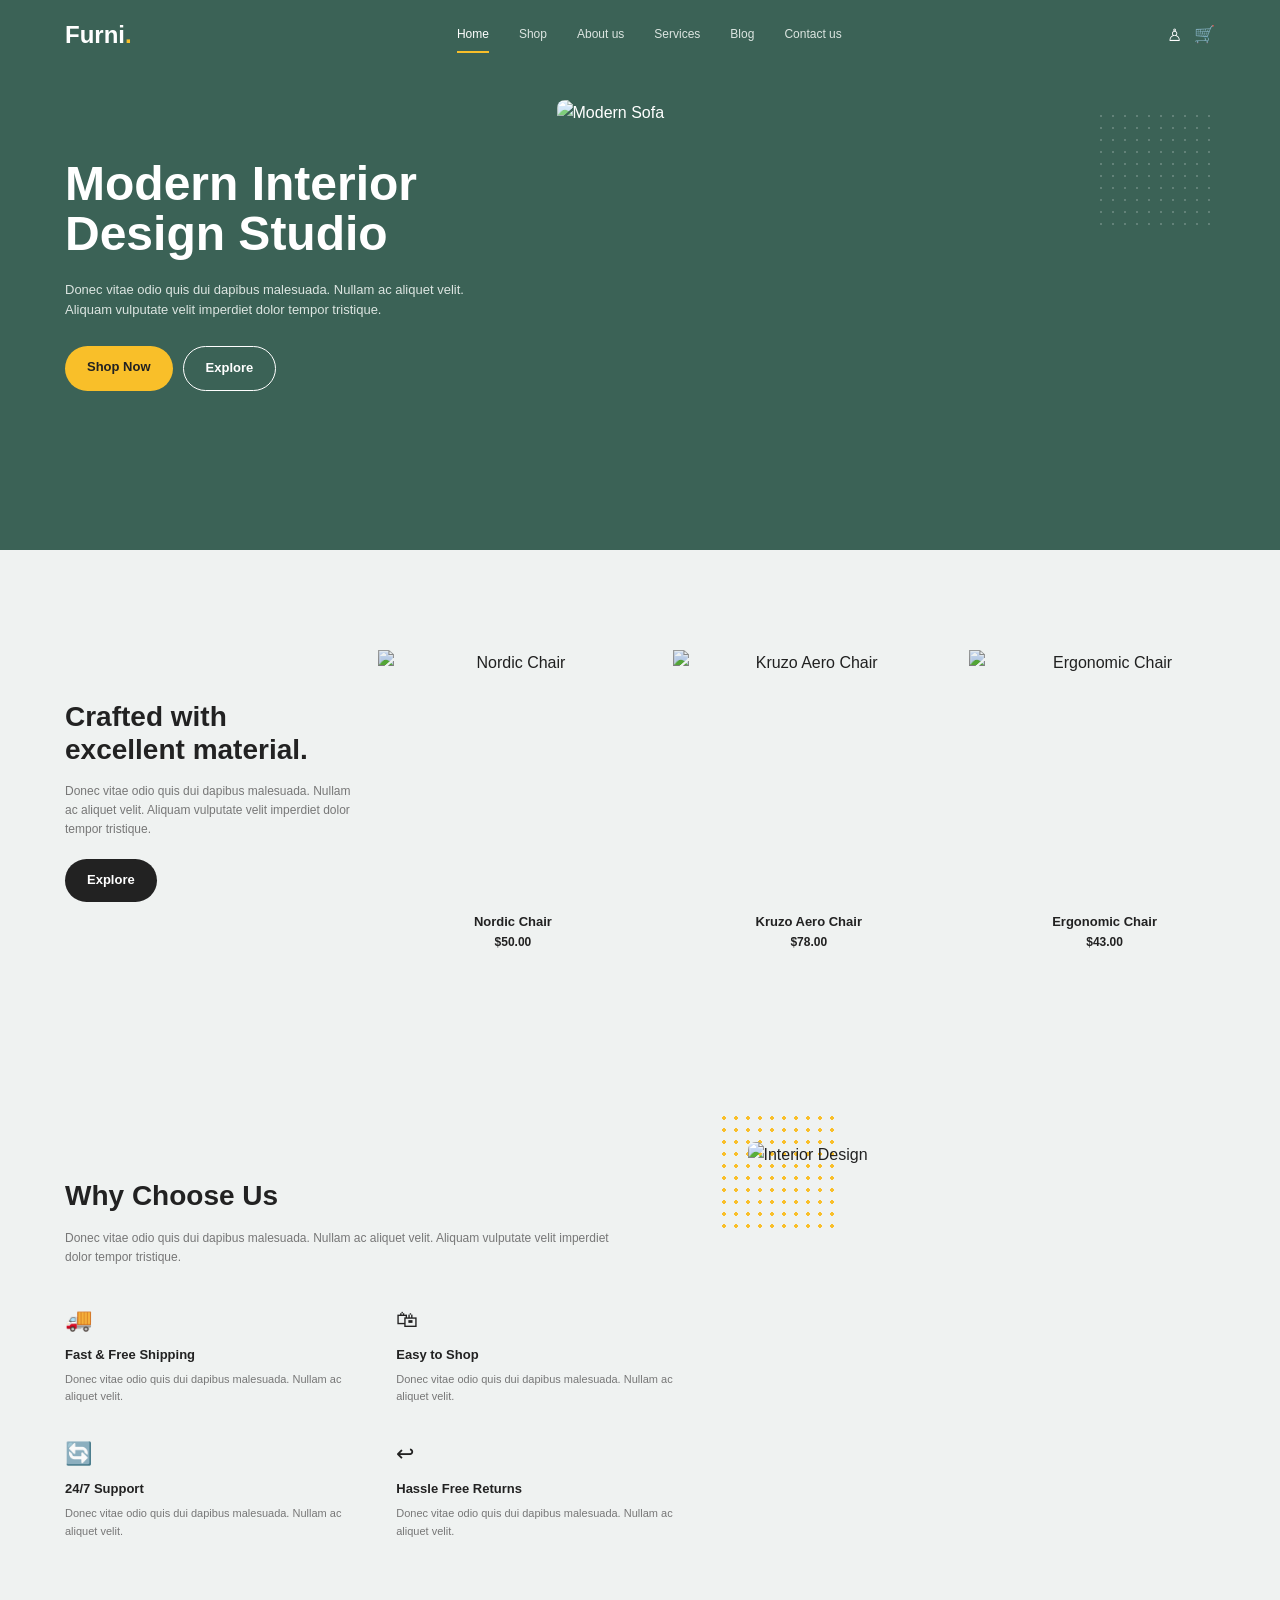
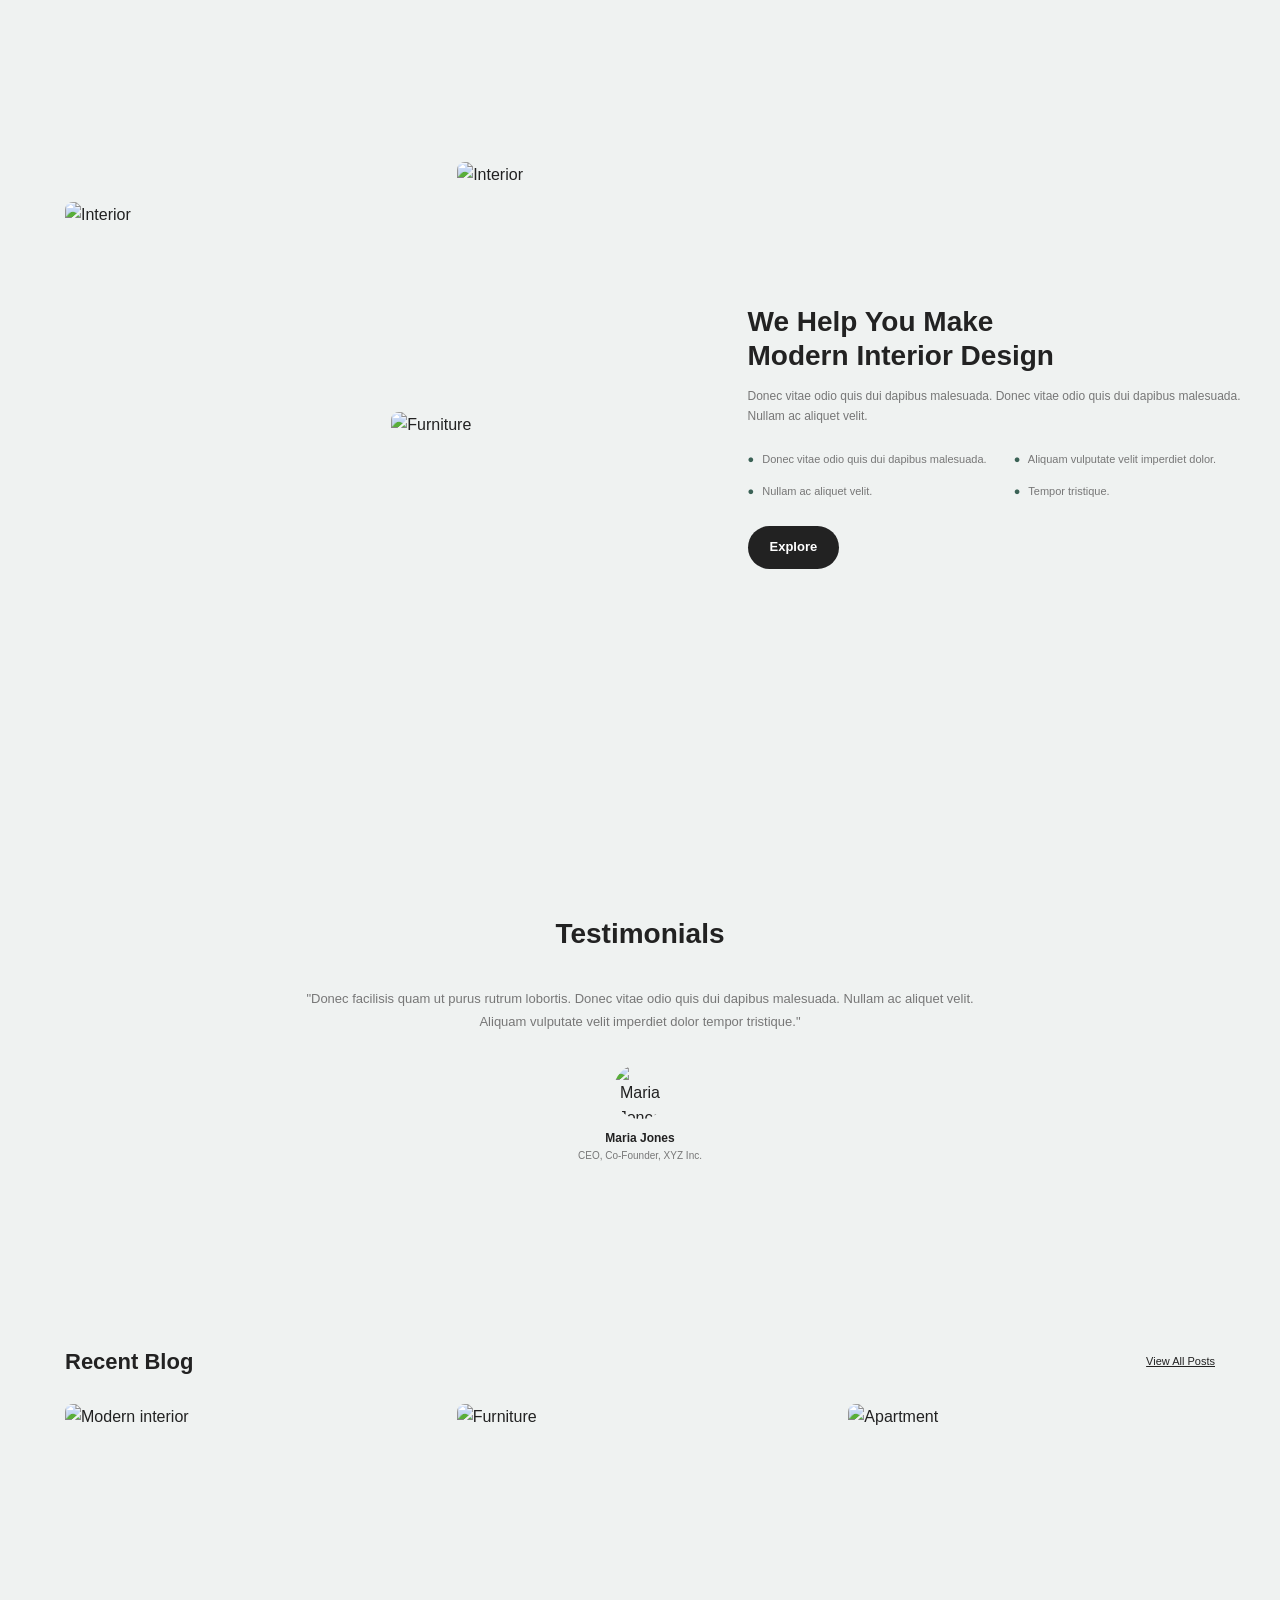
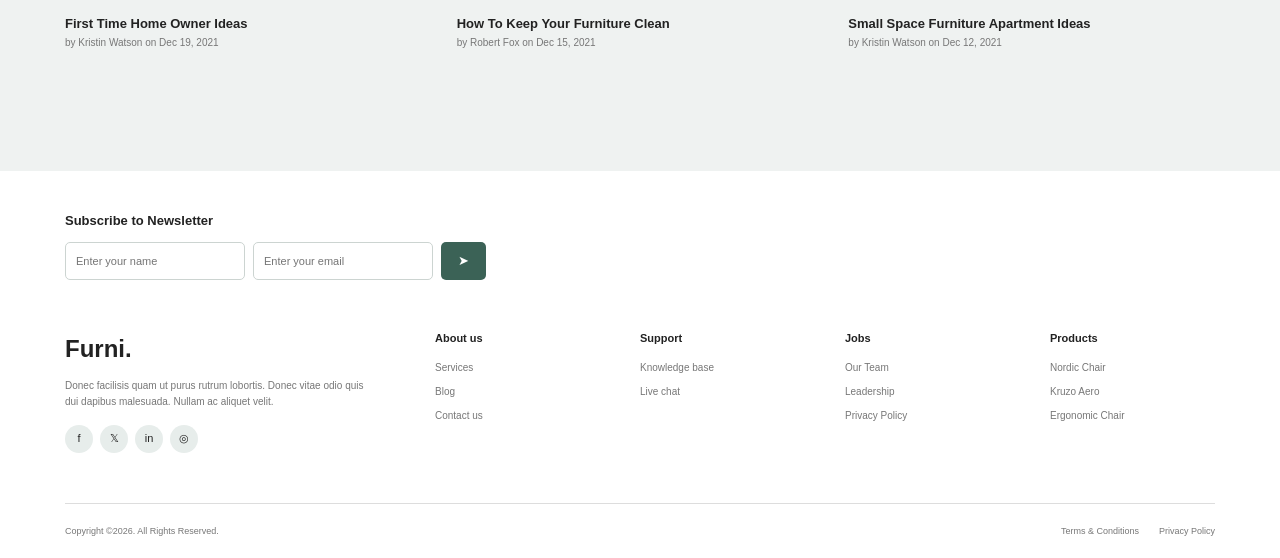
==== index.html @ bcaa709c "first commit" ====
<!DOCTYPE html>
<html lang="en">

<head>
    <meta charset="UTF-8">
    <meta name="viewport" content="width=device-width, initial-scale=1.0">

    <title>Furni - Modern Interior Design</title>

    <link rel="stylesheet" href="css/style.css">
    <link rel="stylesheet" href="css/responsive.css">
</head>

<body>

    <!-- ================= NAVBAR ================= -->
    <header class="navbar">
        <div class="container nav-container">

            <a href="index.html" class="logo">
                Furni<span>.</span>
            </a>

            <nav class="nav-menu" id="navMenu">
                <a href="index.html" class="active">Home</a>
                <a href="shop.html">Shop</a>
                <a href="about.html">About us</a>
                <a href="services.html">Services</a>
                <a href="blog.html">Blog</a>
                <a href="contact.html">Contact us</a>
            </nav>

            <div class="nav-icons">
                <button class="icon-btn" aria-label="Account">
                    ♙
                </button>

                <a href="cart.html" class="icon-btn" aria-label="Cart">
                    🛒
                </a>

                <button class="menu-btn" id="menuBtn">
                    ☰
                </button>
            </div>

        </div>
    </header>


    <!-- ================= HERO ================= -->
    <section class="hero">

        <div class="container hero-container">

            <div class="hero-content">

                <h1>
                    Modern Interior
                    <br>
                    Design Studio
                </h1>

                <p>
                    Donec vitae odio quis dui dapibus malesuada.
                    Nullam ac aliquet velit. Aliquam vulputate velit
                    imperdiet dolor tempor tristique.
                </p>

                <div class="hero-buttons">
                    <a href="shop.html" class="btn btn-primary">
                        Shop Now
                    </a>

                    <a href="about.html" class="btn btn-outline">
                        Explore
                    </a>
                </div>

            </div>

            <div class="hero-image">

                <div class="hero-dots"></div>

                <img
                    src="https://images.unsplash.com/photo-1555041469-a586c61ea9bc?auto=format&fit=crop&w=1000&q=80"
                    alt="Modern Sofa"
                >

            </div>

        </div>

    </section>


    <!-- ================= PRODUCTS ================= -->
    <section class="products-section">

        <div class="container products-container">

            <div class="products-intro">

                <h2>
                    Crafted with
                    <br>
                    excellent material.
                </h2>

                <p>
                    Donec vitae odio quis dui dapibus malesuada.
                    Nullam ac aliquet velit. Aliquam vulputate velit
                    imperdiet dolor tempor tristique.
                </p>

                <a href="shop.html" class="btn btn-dark">
                    Explore
                </a>

            </div>


            <div class="product-grid">

                <div class="product-card">

                    <div class="product-image">
                        <img
                            src="https://images.unsplash.com/photo-1567538096630-e0c55bd6374c?auto=format&fit=crop&w=600&q=80"
                            alt="Nordic Chair"
                        >
                    </div>

                    <h3>Nordic Chair</h3>
                    <p>$50.00</p>

                </div>


                <div class="product-card">

                    <div class="product-image">
                        <img
                            src="https://images.unsplash.com/photo-1598300042247-d088f8ab3a91?auto=format&fit=crop&w=600&q=80"
                            alt="Kruzo Aero Chair"
                        >
                    </div>

                    <h3>Kruzo Aero Chair</h3>
                    <p>$78.00</p>

                </div>


                <div class="product-card">

                    <div class="product-image">
                        <img
                            src="https://images.unsplash.com/photo-1592078615290-033ee584e267?auto=format&fit=crop&w=600&q=80"
                            alt="Ergonomic Chair"
                        >
                    </div>

                    <h3>Ergonomic Chair</h3>
                    <p>$43.00</p>

                </div>

            </div>

        </div>

    </section>


    <!-- ================= WHY CHOOSE US ================= -->
    <section class="why-section">

        <div class="container why-container">

            <div class="why-content">

                <h2>Why Choose Us</h2>

                <p class="section-description">
                    Donec vitae odio quis dui dapibus malesuada.
                    Nullam ac aliquet velit. Aliquam vulputate velit
                    imperdiet dolor tempor tristique.
                </p>


                <div class="features-grid">

                    <div class="feature">
                        <div class="feature-icon">🚚</div>
                        <h3>Fast & Free Shipping</h3>
                        <p>
                            Donec vitae odio quis dui dapibus malesuada.
                            Nullam ac aliquet velit.
                        </p>
                    </div>

                    <div class="feature">
                        <div class="feature-icon">🛍</div>
                        <h3>Easy to Shop</h3>
                        <p>
                            Donec vitae odio quis dui dapibus malesuada.
                            Nullam ac aliquet velit.
                        </p>
                    </div>

                    <div class="feature">
                        <div class="feature-icon">🔄</div>
                        <h3>24/7 Support</h3>
                        <p>
                            Donec vitae odio quis dui dapibus malesuada.
                            Nullam ac aliquet velit.
                        </p>
                    </div>

                    <div class="feature">
                        <div class="feature-icon">↩</div>
                        <h3>Hassle Free Returns</h3>
                        <p>
                            Donec vitae odio quis dui dapibus malesuada.
                            Nullam ac aliquet velit.
                        </p>
                    </div>

                </div>

            </div>


            <div class="why-image">

                <div class="yellow-dots"></div>

                <img
                    src="https://images.unsplash.com/photo-1618221195710-dd6b41faaea6?auto=format&fit=crop&w=900&q=80"
                    alt="Interior Design"
                >

            </div>

        </div>

    </section>


    <!-- ================= DESIGN SECTION ================= -->
    <section class="design-section">

        <div class="container design-container">

            <div class="design-gallery">

                <div class="gallery-main">
                    <img
                        src="https://images.unsplash.com/photo-1616486338812-3dadae4b4ace?auto=format&fit=crop&w=800&q=80"
                        alt="Interior"
                    >
                </div>

                <div class="gallery-small">
                    <img
                        src="https://images.unsplash.com/photo-1618220179428-22790b461013?auto=format&fit=crop&w=500&q=80"
                        alt="Interior"
                    >
                </div>

                <div class="gallery-table">
                    <img
                        src="https://images.unsplash.com/photo-1538688525198-9b88f6f53126?auto=format&fit=crop&w=600&q=80"
                        alt="Furniture"
                    >
                </div>

            </div>


            <div class="design-content">

                <h2>
                    We Help You Make
                    <br>
                    Modern Interior Design
                </h2>

                <p>
                    Donec vitae odio quis dui dapibus malesuada.
                    Donec vitae odio quis dui dapibus malesuada.
                    Nullam ac aliquet velit.
                </p>

                <div class="design-list">

                    <div>
                        <span>●</span>
                        Donec vitae odio quis dui dapibus malesuada.
                    </div>

                    <div>
                        <span>●</span>
                        Aliquam vulputate velit imperdiet dolor.
                    </div>

                    <div>
                        <span>●</span>
                        Nullam ac aliquet velit.
                    </div>

                    <div>
                        <span>●</span>
                        Tempor tristique.
                    </div>

                </div>

                <a href="about.html" class="btn btn-dark">
                    Explore
                </a>

            </div>

        </div>

    </section>


    <!-- ================= TESTIMONIAL ================= -->
    <section class="testimonial-section">

        <div class="container">

            <h2 class="section-title">
                Testimonials
            </h2>

            <p class="testimonial-text">
                "Donec facilisis quam ut purus rutrum lobortis.
                Donec vitae odio quis dui dapibus malesuada.
                Nullam ac aliquet velit. Aliquam vulputate velit
                imperdiet dolor tempor tristique."
            </p>

            <div class="testimonial-person">

                <img
                    src="https://randomuser.me/api/portraits/women/44.jpg"
                    alt="Maria Jones"
                >

                <h3>Maria Jones</h3>

                <p>
                    CEO, Co-Founder, XYZ Inc.
                </p>

            </div>

        </div>

    </section>


    <!-- ================= BLOG ================= -->
    <section class="blog-section">

        <div class="container">

            <div class="section-heading">

                <h2>
                    Recent Blog
                </h2>

                <a href="blog.html">
                    View All Posts
                </a>

            </div>


            <div class="blog-grid">

                <article class="blog-card">

                    <img
                        src="https://images.unsplash.com/photo-1600210492486-724fe5c67fb0?auto=format&fit=crop&w=700&q=80"
                        alt="Modern interior"
                    >

                    <h3>
                        First Time Home Owner Ideas
                    </h3>

                    <p>
                        by Kristin Watson on Dec 19, 2021
                    </p>

                </article>


                <article class="blog-card">

                    <img
                        src="https://images.unsplash.com/photo-1556228453-efd6c1ff04f6?auto=format&fit=crop&w=700&q=80"
                        alt="Furniture"
                    >

                    <h3>
                        How To Keep Your Furniture Clean
                    </h3>

                    <p>
                        by Robert Fox on Dec 15, 2021
                    </p>

                </article>


                <article class="blog-card">

                    <img
                        src="https://images.unsplash.com/photo-1618221195710-dd6b41faaea6?auto=format&fit=crop&w=700&q=80"
                        alt="Apartment"
                    >

                    <h3>
                        Small Space Furniture Apartment Ideas
                    </h3>

                    <p>
                        by Kristin Watson on Dec 12, 2021
                    </p>

                </article>

            </div>

        </div>

    </section>


    <!-- ================= FOOTER ================= -->
    <footer class="footer">

        <div class="container">

            <div class="newsletter">

                <h3>Subscribe to Newsletter</h3>

                <div class="newsletter-form">

                    <input
                        type="text"
                        placeholder="Enter your name"
                    >

                    <input
                        type="email"
                        placeholder="Enter your email"
                    >

                    <button>
                        ➤
                    </button>

                </div>

            </div>


            <div class="footer-content">

                <div class="footer-about">

                    <h2>Furni.</h2>

                    <p>
                        Donec facilisis quam ut purus rutrum lobortis.
                        Donec vitae odio quis dui dapibus malesuada.
                        Nullam ac aliquet velit.
                    </p>

                    <div class="social-links">
                        <a href="#">f</a>
                        <a href="#">𝕏</a>
                        <a href="#">in</a>
                        <a href="#">◎</a>
                    </div>

                </div>


                <div class="footer-column">

                    <h4>About us</h4>

                    <a href="about.html">Services</a>
                    <a href="blog.html">Blog</a>
                    <a href="contact.html">Contact us</a>

                </div>


                <div class="footer-column">

                    <h4>Support</h4>

                    <a href="#">Knowledge base</a>
                    <a href="#">Live chat</a>

                </div>


                <div class="footer-column">

                    <h4>Jobs</h4>

                    <a href="#">Our Team</a>
                    <a href="#">Leadership</a>
                    <a href="#">Privacy Policy</a>

                </div>


                <div class="footer-column">

                    <h4>Products</h4>

                    <a href="shop.html">Nordic Chair</a>
                    <a href="shop.html">Kruzo Aero</a>
                    <a href="shop.html">Ergonomic Chair</a>

                </div>

            </div>


            <div class="footer-bottom">

                <p>
                    Copyright ©2026. All Rights Reserved.
                </p>

                <div>
                    <a href="#">Terms & Conditions</a>
                    <a href="#">Privacy Policy</a>
                </div>

            </div>

        </div>

    </footer>


    <script src="js/main.js"></script>

</body>

</html>
---- css/style.css ----
/* =========================
   GLOBAL
========================= */

* {
    margin: 0;
    padding: 0;
    box-sizing: border-box;
}

html {
    scroll-behavior: smooth;
}

body {
    font-family: Arial, Helvetica, sans-serif;
    background: #eff2f1;
    color: #222;
    line-height: 1.6;
}

a {
    text-decoration: none;
    color: inherit;
}

img {
    width: 100%;
    display: block;
}

.container {
    width: 90%;
    max-width: 1150px;
    margin: auto;
}


/* =========================
   NAVBAR
========================= */

.navbar {
    background: #3b6256;
    color: white;
    height: 70px;
}

.nav-container {
    height: 100%;
    display: flex;
    align-items: center;
    justify-content: space-between;
}

.logo {
    font-size: 24px;
    font-weight: 700;
}

.logo span {
    color: #f9bf29;
}

.nav-menu {
    display: flex;
    gap: 30px;
    align-items: center;
}

.nav-menu a {
    font-size: 12px;
    color: #dce5e1;
    position: relative;
    padding: 25px 0;
}

.nav-menu a.active,
.nav-menu a:hover {
    color: white;
}

.nav-menu a.active::after,
.nav-menu a:hover::after {
    content: "";
    position: absolute;
    left: 0;
    bottom: 17px;
    width: 100%;
    height: 2px;
    background: #f9bf29;
}

.nav-icons {
    display: flex;
    gap: 12px;
    align-items: center;
}

.icon-btn {
    border: none;
    background: transparent;
    color: white;
    cursor: pointer;
    font-size: 17px;
}

.menu-btn {
    display: none;
    border: none;
    background: transparent;
    color: white;
    font-size: 24px;
    cursor: pointer;
}


/* =========================
   BUTTONS
========================= */

.btn {
    display: inline-block;
    padding: 11px 22px;
    border-radius: 25px;
    font-size: 13px;
    font-weight: 600;
    transition: 0.3s;
}

.btn-primary {
    background: #f9bf29;
    color: #222;
}

.btn-primary:hover {
    background: #e8ad16;
}

.btn-outline {
    border: 1px solid white;
    color: white;
}

.btn-outline:hover {
    background: white;
    color: #3b6256;
}

.btn-dark {
    background: #222;
    color: white;
}

.btn-dark:hover {
    background: #3b6256;
}


/* =========================
   HERO
========================= */

.hero {
    background: #3b6256;
    color: white;
    min-height: 480px;
}

.hero-container {
    min-height: 410px;
    display: grid;
    grid-template-columns: 42% 58%;
    align-items: center;
}

.hero-content {
    position: relative;
    z-index: 2;
}

.hero-content h1 {
    font-size: 48px;
    line-height: 1.05;
    margin-bottom: 20px;
}

.hero-content p {
    color: #dce5e1;
    font-size: 13px;
    max-width: 440px;
    margin-bottom: 25px;
}

.hero-buttons {
    display: flex;
    gap: 10px;
}

.hero-image {
    position: relative;
    display: flex;
    align-items: center;
    justify-content: center;
}

.hero-image img {
    position: relative;
    z-index: 2;
    width: 100%;
    max-width: 650px;
    height: 350px;
    object-fit: cover;
    border-radius: 8px;
    mix-blend-mode: screen;
}

.hero-dots {
    position: absolute;
    width: 120px;
    height: 120px;
    right: 0;
    top: 10px;
    opacity: 0.2;
    background-image: radial-gradient(#fff 1.5px, transparent 1.5px);
    background-size: 12px 12px;
}


/* =========================
   PRODUCTS
========================= */

.products-section {
    padding: 100px 0;
}

.products-container {
    display: grid;
    grid-template-columns: 25% 75%;
    gap: 25px;
    align-items: center;
}

.products-intro h2 {
    font-size: 28px;
    line-height: 1.2;
    margin-bottom: 15px;
}

.products-intro p {
    color: #777;
    font-size: 12px;
    margin-bottom: 20px;
}

.product-grid {
    display: grid;
    grid-template-columns: repeat(3, 1fr);
    gap: 25px;
}

.product-card {
    text-align: center;
    transition: 0.3s;
}

.product-card:hover {
    transform: translateY(-8px);
}

.product-image {
    height: 250px;
    display: flex;
    align-items: center;
    justify-content: center;
}

.product-image img {
    height: 100%;
    object-fit: contain;
    mix-blend-mode: multiply;
}

.product-card h3 {
    font-size: 13px;
    margin-top: 12px;
}

.product-card p {
    font-size: 12px;
    font-weight: bold;
}


/* =========================
   WHY CHOOSE US
========================= */

.why-section {
    padding: 90px 0;
}

.why-container {
    display: grid;
    grid-template-columns: 55% 45%;
    gap: 50px;
    align-items: center;
}

.why-content h2 {
    font-size: 28px;
    margin-bottom: 10px;
}

.section-description {
    font-size: 12px;
    color: #777;
    max-width: 550px;
    margin-bottom: 35px;
}

.features-grid {
    display: grid;
    grid-template-columns: repeat(2, 1fr);
    gap: 30px;
}

.feature-icon {
    font-size: 22px;
    margin-bottom: 8px;
}

.feature h3 {
    font-size: 13px;
    margin-bottom: 5px;
}

.feature p {
    font-size: 11px;
    color: #777;
}

.why-image {
    position: relative;
}

.why-image img {
    width: 100%;
    height: 430px;
    object-fit: cover;
    border-radius: 8px;
    position: relative;
    z-index: 2;
}

.yellow-dots {
    position: absolute;
    left: -30px;
    top: -30px;
    width: 120px;
    height: 120px;
    background-image: radial-gradient(#f9bf29 2px, transparent 2px);
    background-size: 12px 12px;
}


/* =========================
   DESIGN SECTION
========================= */

.design-section {
    padding: 100px 0;
}

.design-container {
    display: grid;
    grid-template-columns: 55% 45%;
    gap: 50px;
    align-items: center;
}

.design-gallery {
    position: relative;
    min-height: 550px;
}

.gallery-main {
    position: absolute;
    left: 0;
    top: 40px;
    width: 65%;
    height: 420px;
}

.gallery-main img {
    height: 100%;
    object-fit: cover;
    border-radius: 8px;
}

.gallery-small {
    position: absolute;
    right: 0;
    top: 0;
    width: 38%;
    height: 170px;
}

.gallery-small img {
    height: 100%;
    object-fit: cover;
    border-radius: 8px;
}

.gallery-table {
    position: absolute;
    right: -10px;
    bottom: 0;
    width: 50%;
    height: 300px;
}

.gallery-table img {
    height: 100%;
    object-fit: cover;
    border-radius: 8px;
}

.design-content h2 {
    font-size: 28px;
    line-height: 1.2;
    margin-bottom: 15px;
}

.design-content > p {
    color: #777;
    font-size: 12px;
    margin-bottom: 25px;
}

.design-list {
    display: grid;
    grid-template-columns: repeat(2, 1fr);
    gap: 15px;
    margin-bottom: 25px;
}

.design-list div {
    font-size: 11px;
    color: #777;
}

.design-list span {
    color: #3b6256;
    margin-right: 5px;
}


/* =========================
   TESTIMONIAL
========================= */

.testimonial-section {
    padding: 100px 0;
    text-align: center;
}

.section-title {
    font-size: 28px;
    margin-bottom: 30px;
}

.testimonial-text {
    max-width: 700px;
    margin: auto;
    font-size: 13px;
    color: #777;
    line-height: 1.8;
}

.testimonial-person {
    margin-top: 30px;
}

.testimonial-person img {
    width: 55px;
    height: 55px;
    border-radius: 50%;
    margin: auto;
    object-fit: cover;
}

.testimonial-person h3 {
    font-size: 12px;
    margin-top: 10px;
}

.testimonial-person p {
    font-size: 10px;
    color: #777;
}


/* =========================
   BLOG
========================= */

.blog-section {
    padding: 80px 0 120px;
}

.section-heading {
    display: flex;
    justify-content: space-between;
    align-items: center;
    margin-bottom: 25px;
}

.section-heading h2 {
    font-size: 22px;
}

.section-heading a {
    font-size: 11px;
    text-decoration: underline;
}

.blog-grid {
    display: grid;
    grid-template-columns: repeat(3, 1fr);
    gap: 25px;
}

.blog-card img {
    height: 200px;
    object-fit: cover;
    border-radius: 8px;
}

.blog-card h3 {
    font-size: 13px;
    margin-top: 10px;
}

.blog-card p {
    font-size: 10px;
    color: #777;
}


/* =========================
   FOOTER
========================= */

.footer {
    background: white;
    padding-top: 40px;
}

.newsletter {
    margin-bottom: 50px;
}

.newsletter h3 {
    font-size: 13px;
    margin-bottom: 10px;
}

.newsletter-form {
    display: flex;
    gap: 8px;
}

.newsletter-form input {
    width: 180px;
    height: 38px;
    padding: 10px;
    border: 1px solid #ccd4d1;
    border-radius: 5px;
    outline: none;
    font-size: 11px;
}

.newsletter-form button {
    width: 45px;
    border: none;
    border-radius: 5px;
    background: #3b6256;
    color: white;
    cursor: pointer;
}

.footer-content {
    display: grid;
    grid-template-columns: 2fr repeat(4, 1fr);
    gap: 40px;
    padding-bottom: 50px;
}

.footer-about h2 {
    font-size: 24px;
    margin-bottom: 10px;
}

.footer-about p {
    max-width: 300px;
    font-size: 10px;
    color: #777;
}

.social-links {
    display: flex;
    gap: 7px;
    margin-top: 15px;
}

.social-links a {
    width: 28px;
    height: 28px;
    border-radius: 50%;
    background: #e7edeb;
    display: flex;
    align-items: center;
    justify-content: center;
    font-size: 11px;
}

.footer-column {
    display: flex;
    flex-direction: column;
    gap: 8px;
}

.footer-column h4 {
    font-size: 11px;
    margin-bottom: 5px;
}

.footer-column a {
    font-size: 10px;
    color: #777;
}

.footer-bottom {
    border-top: 1px solid #ddd;
    padding: 20px 0;
    display: flex;
    justify-content: space-between;
    font-size: 9px;
    color: #777;
}

.footer-bottom div {
    display: flex;
    gap: 20px;
}

.cart-icon {
    position: relative;
}

#cartCount {
    position: absolute;

    top: -8px;
    right: -8px;

    min-width: 16px;
    height: 16px;

    background: #f9bf29;
    color: #222;

    border-radius: 50%;

    display: flex;
    align-items: center;
    justify-content: center;

    font-size: 9px;
    font-weight: bold;
}
---- css/responsive.css ----
/* =========================
   TABLET
========================= */

@media (max-width: 900px) {

    .nav-menu {
        gap: 15px;
    }

    .hero-container {
        grid-template-columns: 1fr;
        padding: 60px 0;
    }

    .hero-content {
        text-align: center;
    }

    .hero-content p {
        margin-left: auto;
        margin-right: auto;
    }

    .hero-buttons {
        justify-content: center;
    }

    .hero-image {
        margin-top: 30px;
    }

    .products-container {
        grid-template-columns: 1fr;
    }

    .products-intro {
        text-align: center;
    }

    .why-container,
    .design-container {
        grid-template-columns: 1fr;
    }

    .why-image {
        margin-top: 40px;
    }

    .design-gallery {
        min-height: 500px;
    }

    .blog-grid {
        grid-template-columns: repeat(2, 1fr);
    }

    .footer-content {
        grid-template-columns: repeat(3, 1fr);
    }

}


/* =========================
   MOBILE
========================= */

@media (max-width: 650px) {

    .container {
        width: 92%;
    }

    .navbar {
        height: 65px;
    }

    .nav-menu {
        display: none;
        position: absolute;
        top: 65px;
        left: 0;
        width: 100%;
        background: #3b6256;
        padding: 20px;
        flex-direction: column;
        gap: 0;
        z-index: 100;
    }

    .nav-menu.show {
        display: flex;
    }

    .nav-menu a {
        width: 100%;
        padding: 13px 10px;
    }

    .nav-menu a.active::after,
    .nav-menu a:hover::after {
        display: none;
    }

    .menu-btn {
        display: block;
    }

    .nav-icons {
        gap: 8px;
    }

    .hero {
        min-height: auto;
    }

    .hero-container {
        padding: 60px 0;
    }

    .hero-content h1 {
        font-size: 36px;
    }

    .hero-image img {
        height: 250px;
    }

    .products-section,
    .why-section,
    .design-section,
    .testimonial-section {
        padding: 60px 0;
    }

    .product-grid {
        grid-template-columns: 1fr;
        gap: 40px;
    }

    .product-image {
        height: 230px;
    }

    .features-grid {
        grid-template-columns: 1fr;
    }

    .why-image img {
        height: 350px;
    }

    .design-gallery {
        min-height: 400px;
    }

    .gallery-main {
        height: 300px;
    }

    .gallery-small {
        height: 120px;
    }

    .gallery-table {
        height: 210px;
    }

    .design-content h2 {
        font-size: 25px;
    }

    .design-list {
        grid-template-columns: 1fr;
    }

    .blog-grid {
        grid-template-columns: 1fr;
    }

    .blog-card img {
        height: 220px;
    }

    .newsletter-form {
        flex-wrap: wrap;
    }

    .newsletter-form input {
        width: calc(50% - 5px);
    }

    .newsletter-form button {
        width: 45px;
    }

    .footer-content {
        grid-template-columns: 1fr 1fr;
        gap: 30px;
    }

    .footer-about {
        grid-column: 1 / -1;
    }

    .footer-bottom {
        flex-direction: column;
        gap: 10px;
    }

}
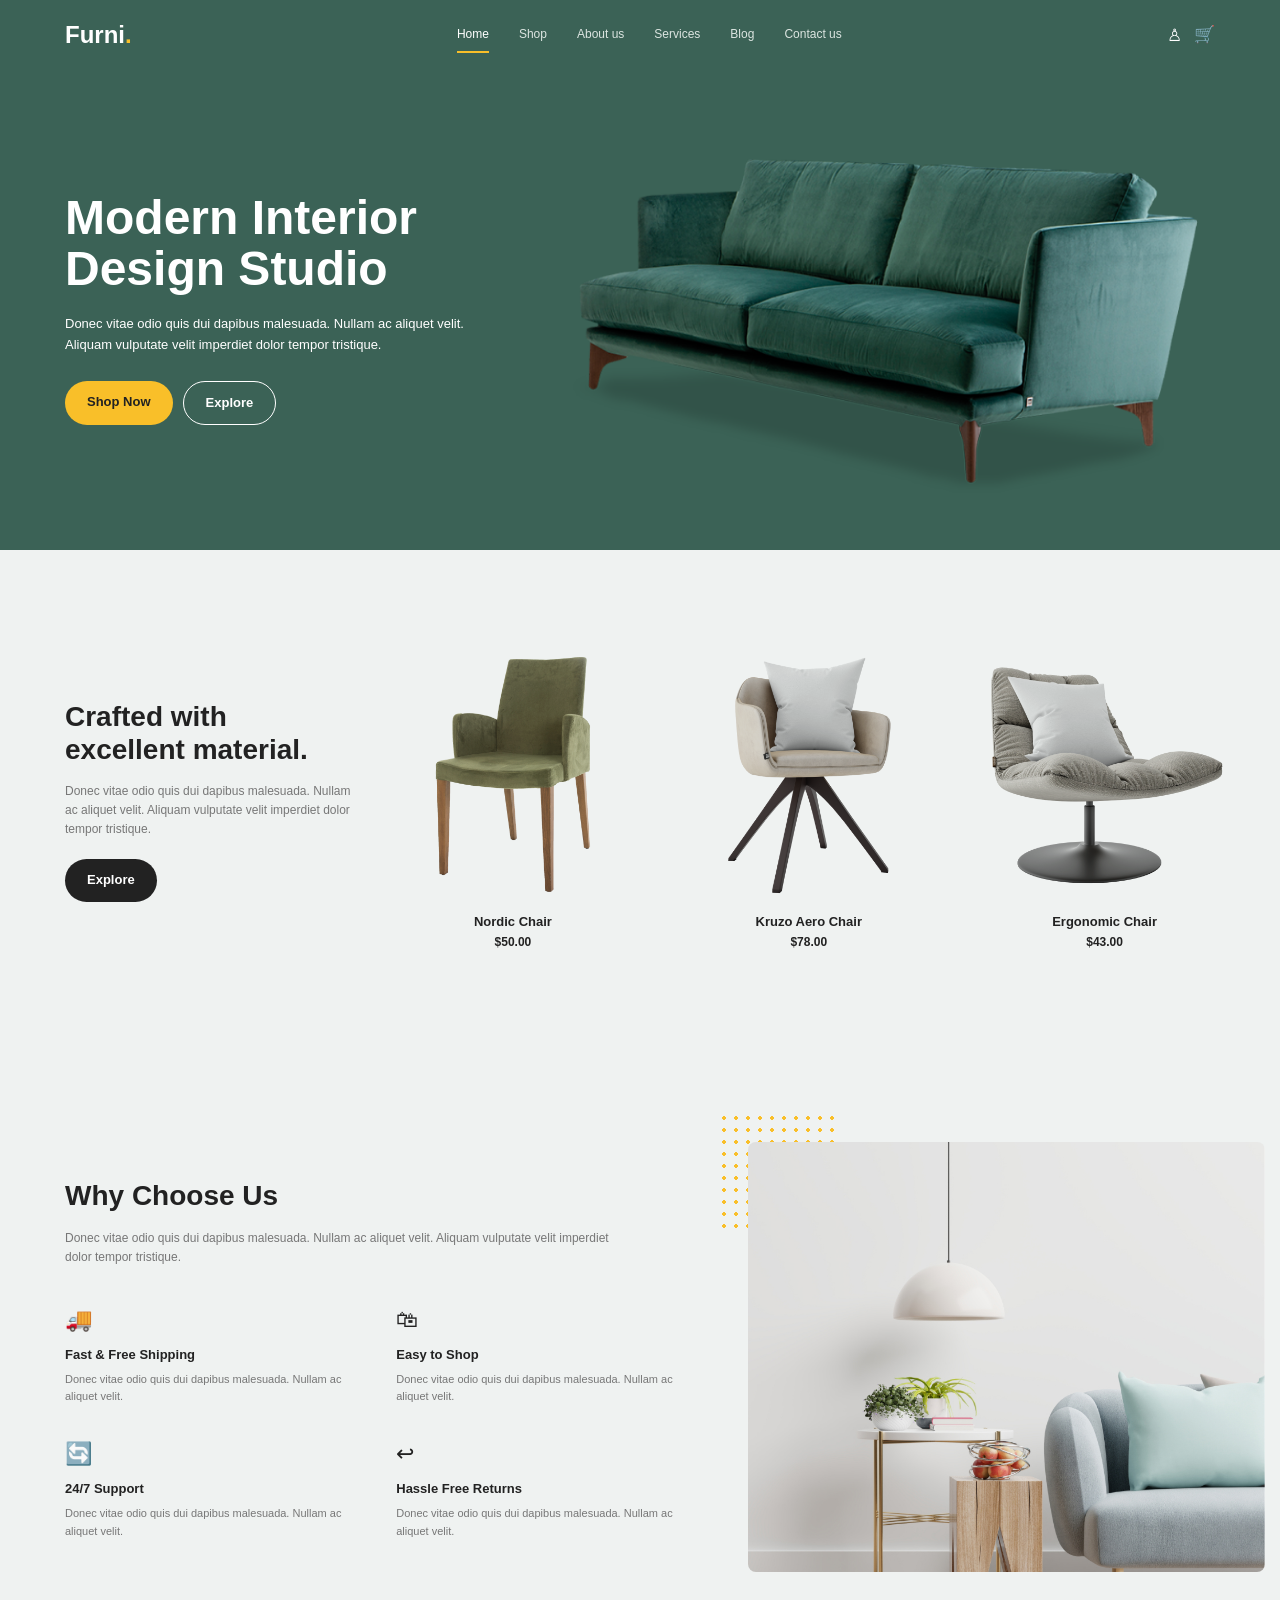
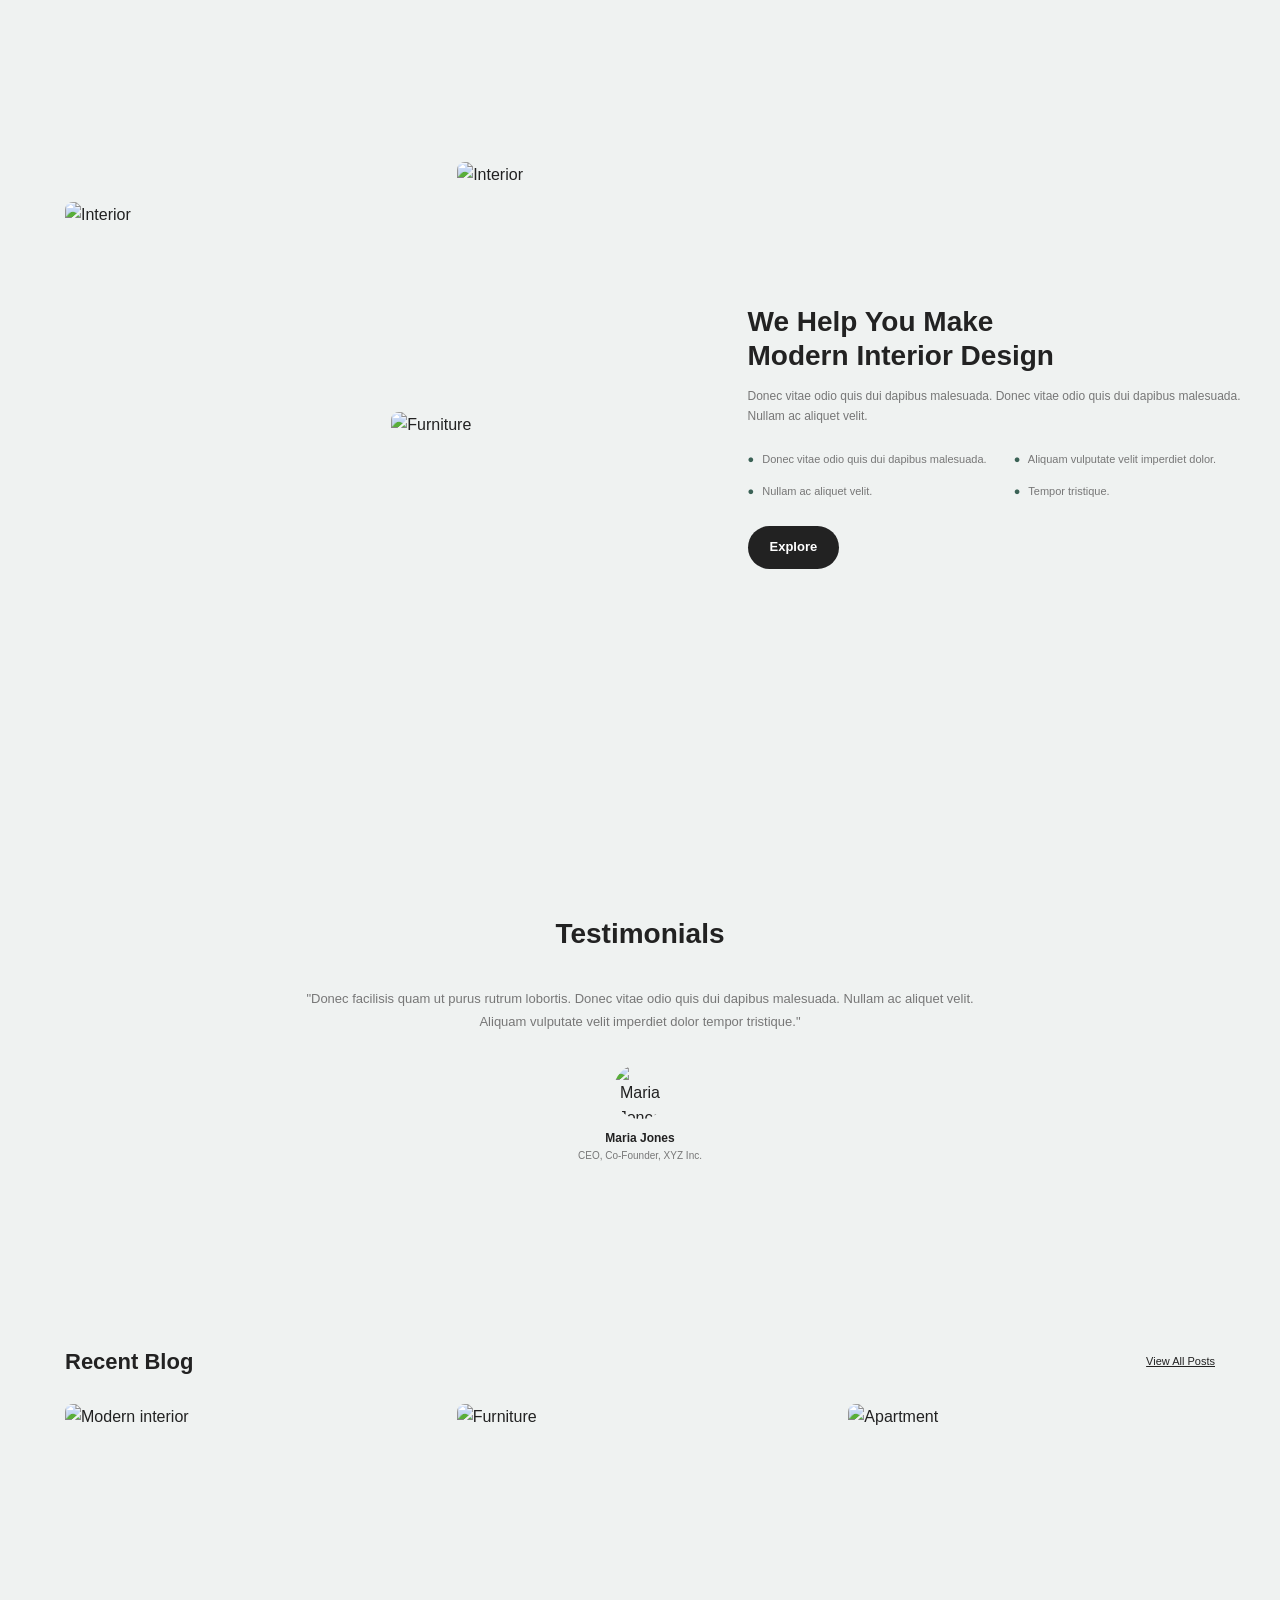
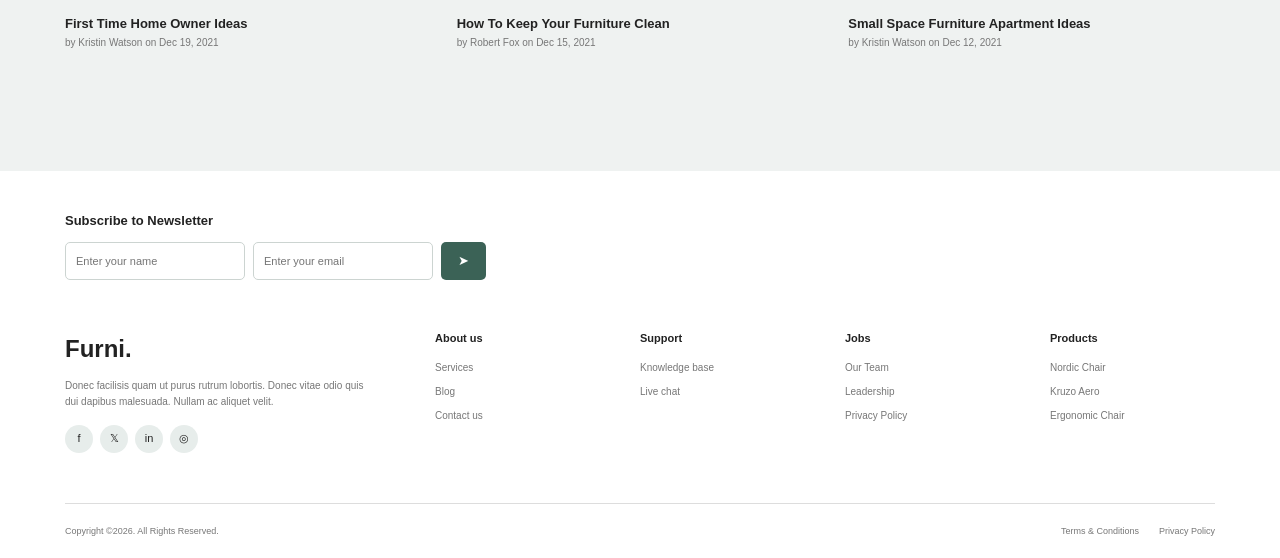
==== commit ef495cba: "done design" ====
--- a/index.html
+++ b/index.html
@@ -84,7 +84,7 @@
                 <div class="hero-dots"></div>
 
                 <img
-                    src="https://images.unsplash.com/photo-1555041469-a586c61ea9bc?auto=format&fit=crop&w=1000&q=80"
+                    src="assets/images/furniture/contact-sofa.png"
                     alt="Modern Sofa"
                 >
 
@@ -127,7 +127,7 @@
 
                     <div class="product-image">
                         <img
-                            src="https://images.unsplash.com/photo-1567538096630-e0c55bd6374c?auto=format&fit=crop&w=600&q=80"
+                            src="assets/images/products/chair-01.png"
                             alt="Nordic Chair"
                         >
                     </div>
@@ -142,7 +142,7 @@
 
                     <div class="product-image">
                         <img
-                            src="https://images.unsplash.com/photo-1598300042247-d088f8ab3a91?auto=format&fit=crop&w=600&q=80"
+                            src="assets/images/products/chair-02.png"
                             alt="Kruzo Aero Chair"
                         >
                     </div>
@@ -157,7 +157,7 @@
 
                     <div class="product-image">
                         <img
-                            src="https://images.unsplash.com/photo-1592078615290-033ee584e267?auto=format&fit=crop&w=600&q=80"
+                            src="assets/images/products/chair-03.png"
                             alt="Ergonomic Chair"
                         >
                     </div>
@@ -238,7 +238,7 @@
                 <div class="yellow-dots"></div>
 
                 <img
-                    src="https://images.unsplash.com/photo-1618221195710-dd6b41faaea6?auto=format&fit=crop&w=900&q=80"
+                    src="assets/images/furniture/image.png"
                     alt="Interior Design"
                 >
 
--- a/css/style.css
+++ b/css/style.css
@@ -186,7 +186,7 @@
 }
 
 .hero-content p {
-    color: #dce5e1;
+    
     font-size: 13px;
     max-width: 440px;
     margin-bottom: 25px;
@@ -204,7 +204,7 @@
     justify-content: center;
 }
 
-.hero-image img {
+/* .hero-image img {
     position: relative;
     z-index: 2;
     width: 100%;
@@ -221,10 +221,8 @@
     height: 120px;
     right: 0;
     top: 10px;
-    opacity: 0.2;
-    background-image: radial-gradient(#fff 1.5px, transparent 1.5px);
     background-size: 12px 12px;
-}
+} */
 
 
 /* =========================
